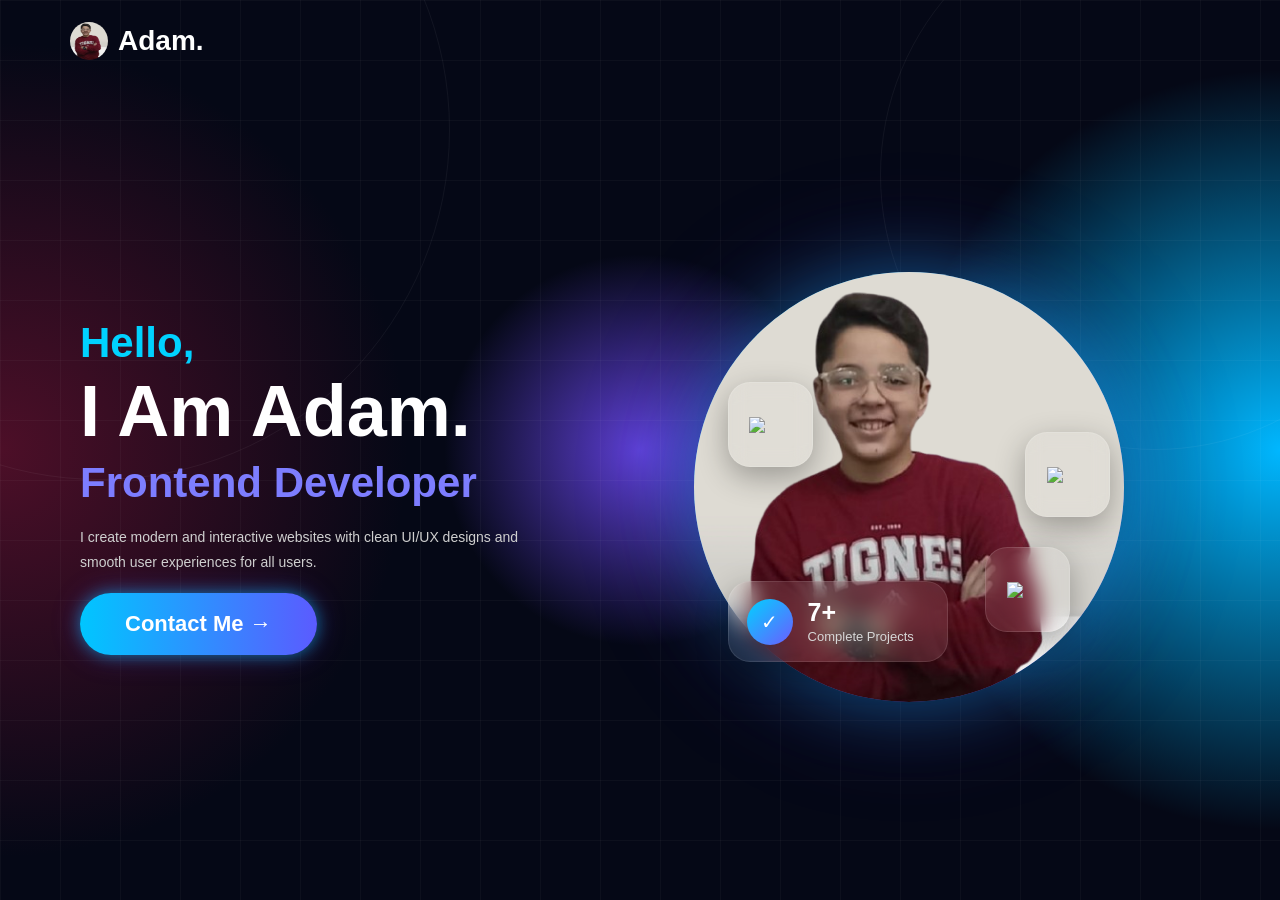
==== Home.html @ 054f1e25 "Add files via upload" ====
<!DOCTYPE html>
<html lang="en">
<head>
<meta charset="UTF-8">
<meta name="viewport" content="width=device-width, initial-scale=1.0">

<title>Modern Portfolio</title>

<link rel="preconnect" href="https://fonts.googleapis.com">
<link href="Home.css" rel="stylesheet">

<body>

<section class="hero">

<div class="circle c1"></div>
<div class="circle c2"></div>

<nav class="navbar">

<div class="logo">
<img src="My Photo.png">
<span>Adam.</span>
</div>

</nav>

<div class="container">

<div class="left">

<h3>Hello,</h3>

<h1>I Am Adam.</h1>

<h2>Frontend Developer</h2>

<p>
I create modern and interactive websites with clean UI/UX designs and smooth user experiences for all users.
</p>

<br>

<a href="Contact.html" class="contact-btn">
    Contact Me →
</a>


</div>

<div class="right">

<div class="main-circle">
<img src="My Photo.png">
</div>

<div class="tech-box canva">
<img src="https://cdn.jsdelivr.net/gh/devicons/devicon/icons/canva/canva-original.svg">
</div>

<div class="tech-box vscode">
<img src="https://cdn.jsdelivr.net/gh/devicons/devicon/icons/vscode/vscode-original.svg">
</div>

<div class="tech-box scratch">
<img src="https://upload.wikimedia.org/wikipedia/commons/7/75/Scratch.logo.S.png">
</div>

<div class="project-card">

<div class="icon">
✓
</div>

<div>
<h4>7+</h4>
<span>Complete Projects</span>
</div>

</div>

</div>

</div>

</section>

</body>
</html>
---- Home.css ----
*{
    margin:0;
    padding:0;
    box-sizing:border-box;
    font-family:'Poppins',sans-serif;
}

body{
    background:#050816;
    overflow:hidden;
}

.hero{
    width:100%;
    min-height:100vh;
    position:relative;
    overflow:hidden;
    background:
    radial-gradient(circle at left,#4d0f28 0%,transparent 30%),
    radial-gradient(circle at center,#5d3fd3 0%,transparent 25%),
    radial-gradient(circle at right,#00b7ff 0%,transparent 28%),
    #050816;
}

.hero::before{
    content:'';
    position:absolute;
    inset:0;
    background-image:
    linear-gradient(rgba(255,255,255,.03) 1px,transparent 1px),
    linear-gradient(90deg,rgba(255,255,255,.03) 1px,transparent 1px);
    background-size:60px 60px;
}

.circle{
    position:absolute;
    border-radius:50%;
    border:1px solid rgba(255,255,255,.05);
}

.c1{
    width:700px;
    height:700px;
    left:-250px;
    top:-220px;
}

.c2{
    width:550px;
    height:550px;
    right:-150px;
    top:-100px;
}

.navbar{
    width:100%;
    padding:22px 70px;
    display:flex;
    align-items:center;
    justify-content:space-between;
    position:relative;
    z-index:10;
}

.logo{
    display:flex;
    align-items:center;
    gap:10px;
    color:#fff;
    font-size:28px;
    font-weight:600;
}

.logo img{
    width:38px;
    height:38px;
    border-radius:50%;
}

.nav-links{
    display:flex;
    gap:35px;
}

.nav-links a{
    text-decoration:none;
    color:#d8d8d8;
    font-size:14px;
    transition:.3s;
}

.nav-links a:hover{
    color:#00d2ff;
}

.resume-btn{
    border:none;
    padding:12px 24px;
    border-radius:40px;
    background:linear-gradient(135deg,#00d2ff,#6c5cff);
    color:#fff;
    font-weight:600;
    cursor:pointer;
    box-shadow:0 0 25px rgba(0,210,255,.35);
}

.container{
    width:100%;
    min-height:calc(100vh - 90px);
    display:flex;
    align-items:center;
    justify-content:space-between;
    padding:0 80px;
    position:relative;
    z-index:5;
}

.left{
    width:48%;
}

.left h3{
    color:#00d2ff;
    font-size:42px;
    margin-bottom:5px;
}

.left h1{
    color:#fff;
    font-size:72px;
    line-height:1.1;
    font-weight:800;
}

.left h2{
    color:#7d7dff;
    font-size:42px;
    margin-top:8px;
}

.left p{
    margin-top:18px;
    color:#cfcfcf;
    width:470px;
    line-height:1.8;
    font-size:14px;
}

.contact-btn{
    display: inline-block;
    padding: 18px 45px;
    border-radius: 50px;
    
    background: linear-gradient(90deg, #00c6ff, #5b5bff);
    
    color: white;
    font-size: 22px;
    font-weight: bold;
    text-decoration: none;
    
    transition: 0.3s ease;
    
    box-shadow:
        0 0 15px rgba(0, 198, 255, 0.5),
        0 0 30px rgba(91, 91, 255, 0.3);
}

.contact-btn:hover{
    transform: scale(1.05);
    
    box-shadow:
        0 0 25px rgba(0, 198, 255, 0.8),
        0 0 40px rgba(91, 91, 255, 0.5);
}

.right{
    width:52%;
    display:flex;
    justify-content:center;
    align-items:center;
    position:relative;
}

.main-circle{
    width:430px;
    height:430px;
    border-radius:50%;
    background:linear-gradient(135deg,#00bfff,#6c5cff);
    display:flex;
    justify-content:center;
    align-items:flex-end;
    overflow:hidden;
    box-shadow:
    0 0 70px rgba(0,183,255,.35),
    0 0 120px rgba(108,92,255,.25);
}

.main-circle img{
    width:100%;
    height:100%;
    object-fit:cover;
    object-position:top;
}

.tech-box{
    position:absolute;
    width:85px;
    height:85px;
    background:rgba(255,255,255,.08);
    backdrop-filter:blur(10px);
    border:1px solid rgba(255,255,255,.12);
    border-radius:22px;
    display:flex;
    align-items:center;
    justify-content:center;
    animation:float 3s ease-in-out infinite;
    box-shadow:0 10px 30px rgba(0,0,0,.3);
}

.tech-box img{
    width:42px;
}

.canva{
    top:110px;
    left:110px;
    animation-delay:0s;
}

.vscode{
    top:160px;
    right:90px;
    animation-delay:1s;
}

.scratch{
    bottom:70px;
    right:130px;
    animation-delay:2s;
}

@keyframes float{

    0%{
        transform:translateX(0px) translateY(0px);
    }

    50%{
        transform:translateX(12px) translateY(-10px);
    }

    100%{
        transform:translateX(0px) translateY(0px);
    }

}

.project-card{
    position:absolute;
    left:110px;
    bottom:40px;
    width:220px;
    background:rgba(255,255,255,.09);
    backdrop-filter:blur(12px);
    border:1px solid rgba(255,255,255,.1);
    border-radius:22px;
    padding:16px 18px;
    display:flex;
    align-items:center;
    gap:15px;
    box-shadow:0 10px 30px rgba(0,0,0,.35);
    
}

.icon{
    width:46px;
    height:46px;
    border-radius:50%;
    background:linear-gradient(135deg,#00d2ff,#6c5cff);
    display:flex;
    align-items:center;
    justify-content:center;
    color:#fff;
    font-size:20px;
}

.project-card h4{
    color:#fff;
    font-size:25px;
}

.project-card span{
    color:#d7d7d7;
    font-size:13px;
}

@media(max-width:1100px){

    body{
        overflow:auto;
    }

    .container{
        flex-direction:column;
        text-align:center;
        padding-top:40px;
    }

    .left,
    .right{
        width:100%;
    }

    .left p{
        width:100%;
    }

    .right{
        margin-top:50px;
    }

    .nav-links{
        display:none;
    }

}
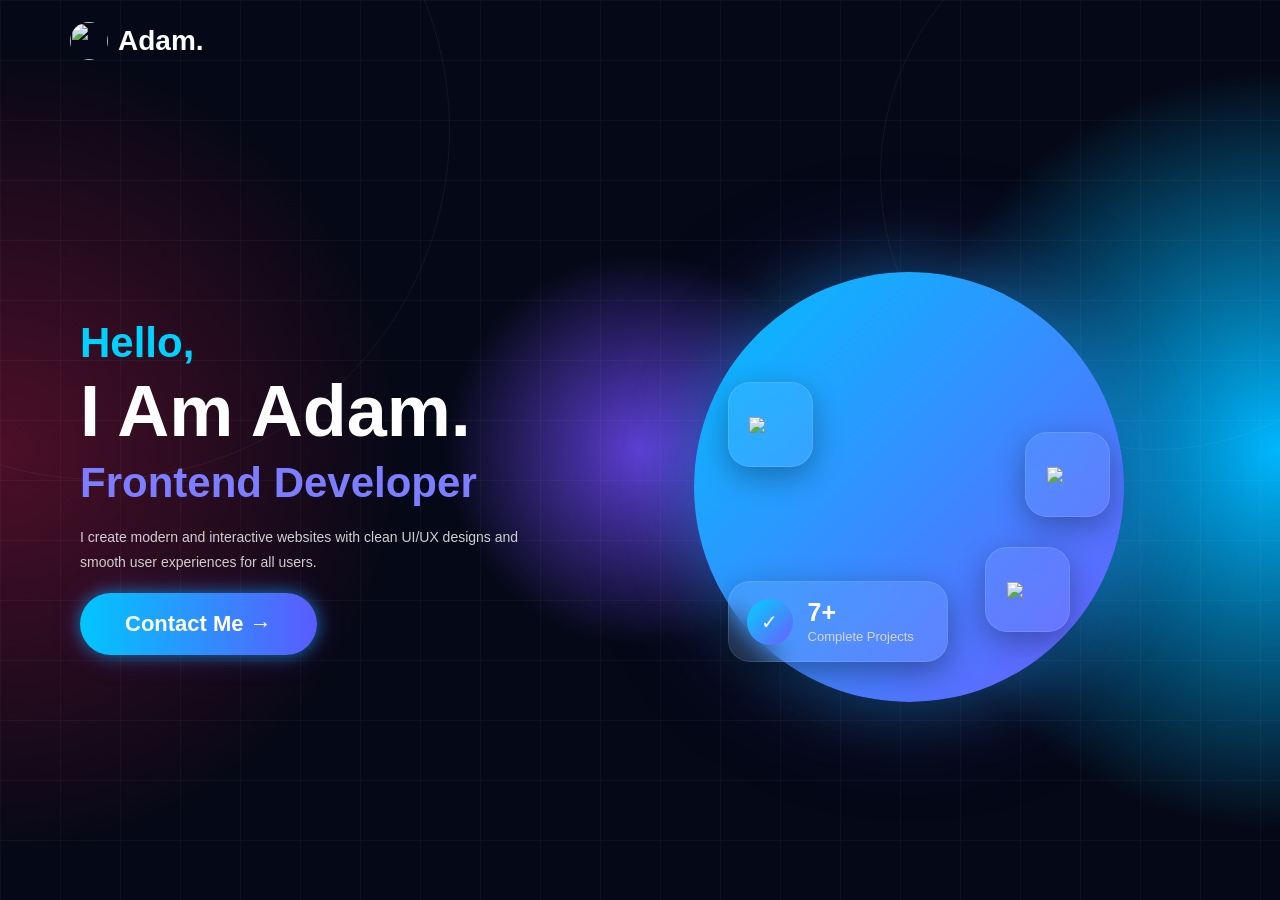
==== commit a8360b55: "Update Home.html" ====
--- a/Home.html
+++ b/Home.html
@@ -19,8 +19,8 @@
 <nav class="navbar">
 
 <div class="logo">
-<img src="My Photo.png">
-<span>Adam.</span>
+    <img src="https://cdn-icons-png.flaticon.com/512/4140/4140048.png">
+    <span>Adam.</span>
 </div>
 
 </nav>
@@ -51,7 +51,7 @@
 <div class="right">
 
 <div class="main-circle">
-<img src="My Photo.png">
+<img src="https://cdn-icons-png.flaticon.com/512/4140/4140048.png" alt="Developer Avatar">
 </div>
 
 <div class="tech-box canva">
@@ -86,4 +86,4 @@
 </section>
 
 </body>
-</html>+</html>
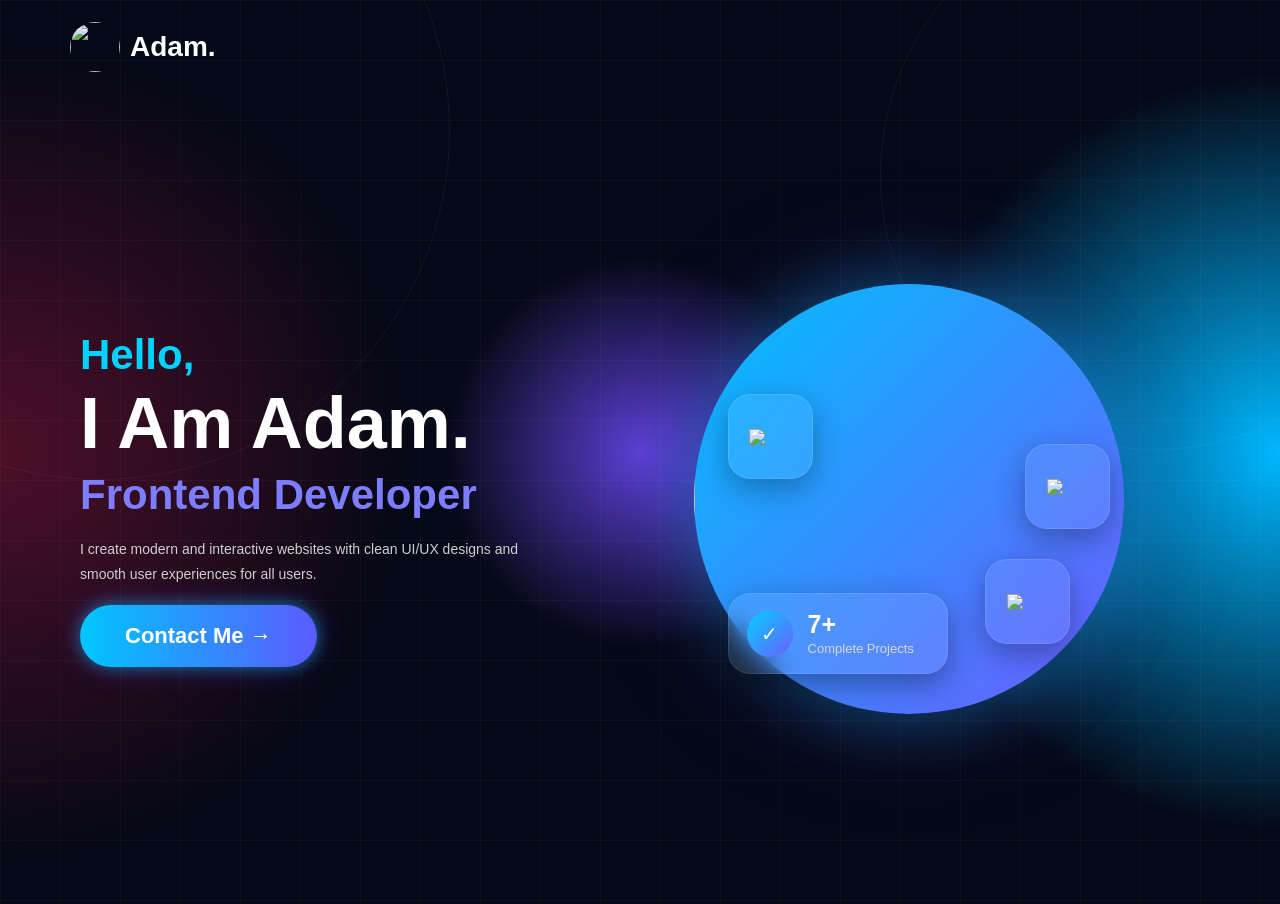
==== commit 49e6eae5: "Update Home.html" ====
--- a/Home.html
+++ b/Home.html
@@ -4,7 +4,7 @@
 <meta charset="UTF-8">
 <meta name="viewport" content="width=device-width, initial-scale=1.0">
 
-<title>Modern Portfolio</title>
+<title>Portfolio</title>
 
 <link rel="preconnect" href="https://fonts.googleapis.com">
 <link href="Home.css" rel="stylesheet">
@@ -19,7 +19,7 @@
 <nav class="navbar">
 
 <div class="logo">
-    <img src="https://cdn-icons-png.flaticon.com/512/4140/4140048.png">
+    <img src="https://raw.githubusercontent.com/adamyoussef78490-code/Portfolio/refs/heads/main/My%20Photo.png">
     <span>Adam.</span>
 </div>
 
@@ -51,7 +51,7 @@
 <div class="right">
 
 <div class="main-circle">
-<img src="https://cdn-icons-png.flaticon.com/512/4140/4140048.png" alt="Developer Avatar">
+<img src="https://raw.githubusercontent.com/adamyoussef78490-code/Portfolio/refs/heads/main/My%20Photo.png">
 </div>
 
 <div class="tech-box canva">
--- a/Home.css
+++ b/Home.css
@@ -72,8 +72,8 @@
 }
 
 .logo img{
-    width:38px;
-    height:38px;
+    width:50px;
+    height:50px;
     border-radius:50%;
 }
 
@@ -196,8 +196,8 @@
 }
 
 .main-circle img{
-    width:100%;
-    height:100%;
+    width:105%;
+    height:105%;
     object-fit:cover;
     object-position:top;
 }
@@ -323,4 +323,4 @@
         display:none;
     }
 
-}+}
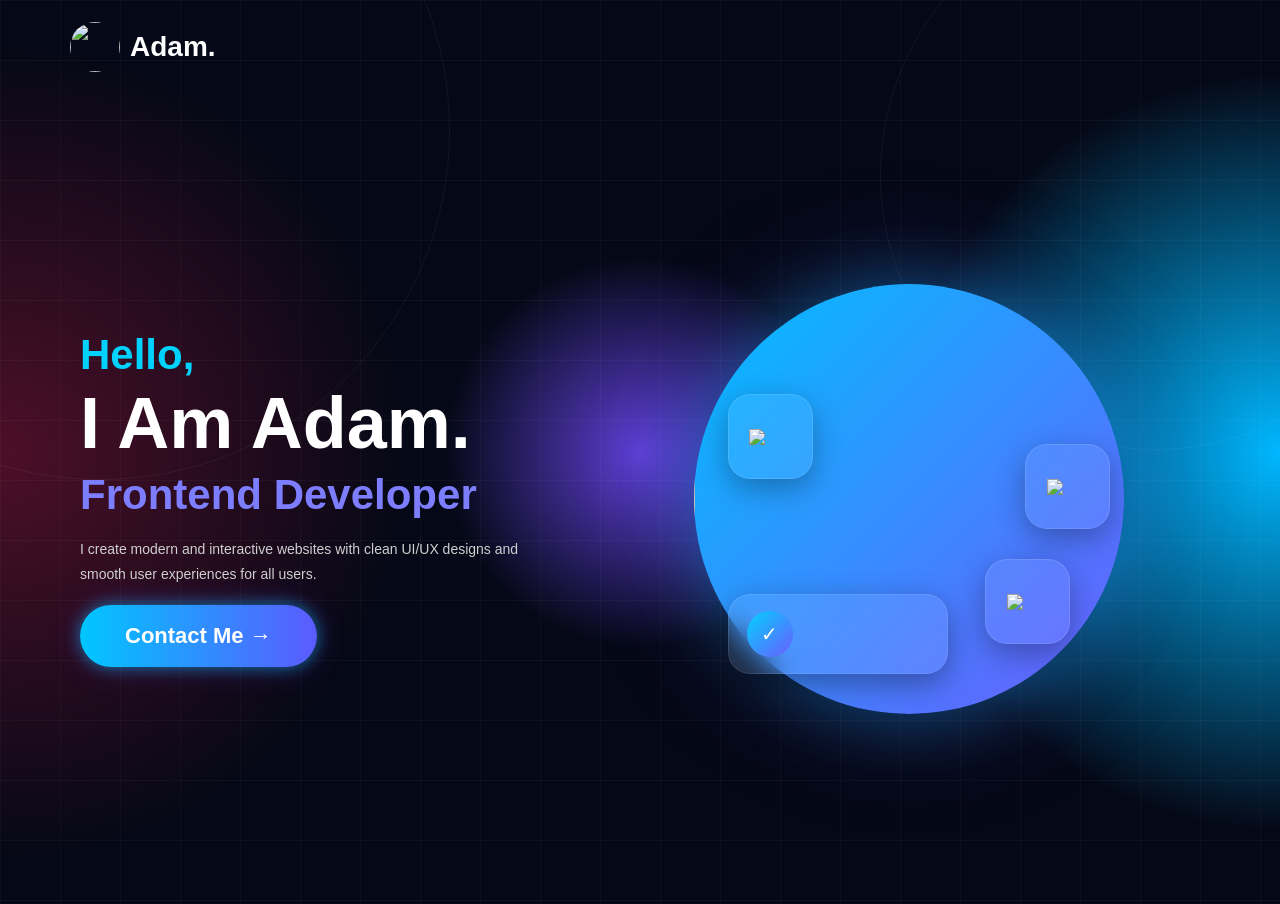
==== commit c79efef4: "Update Home.html" ====
--- a/Home.html
+++ b/Home.html
@@ -72,11 +72,6 @@
 ✓
 </div>
 
-<div>
-<h4>7+</h4>
-<span>Complete Projects</span>
-</div>
-
 </div>
 
 </div>
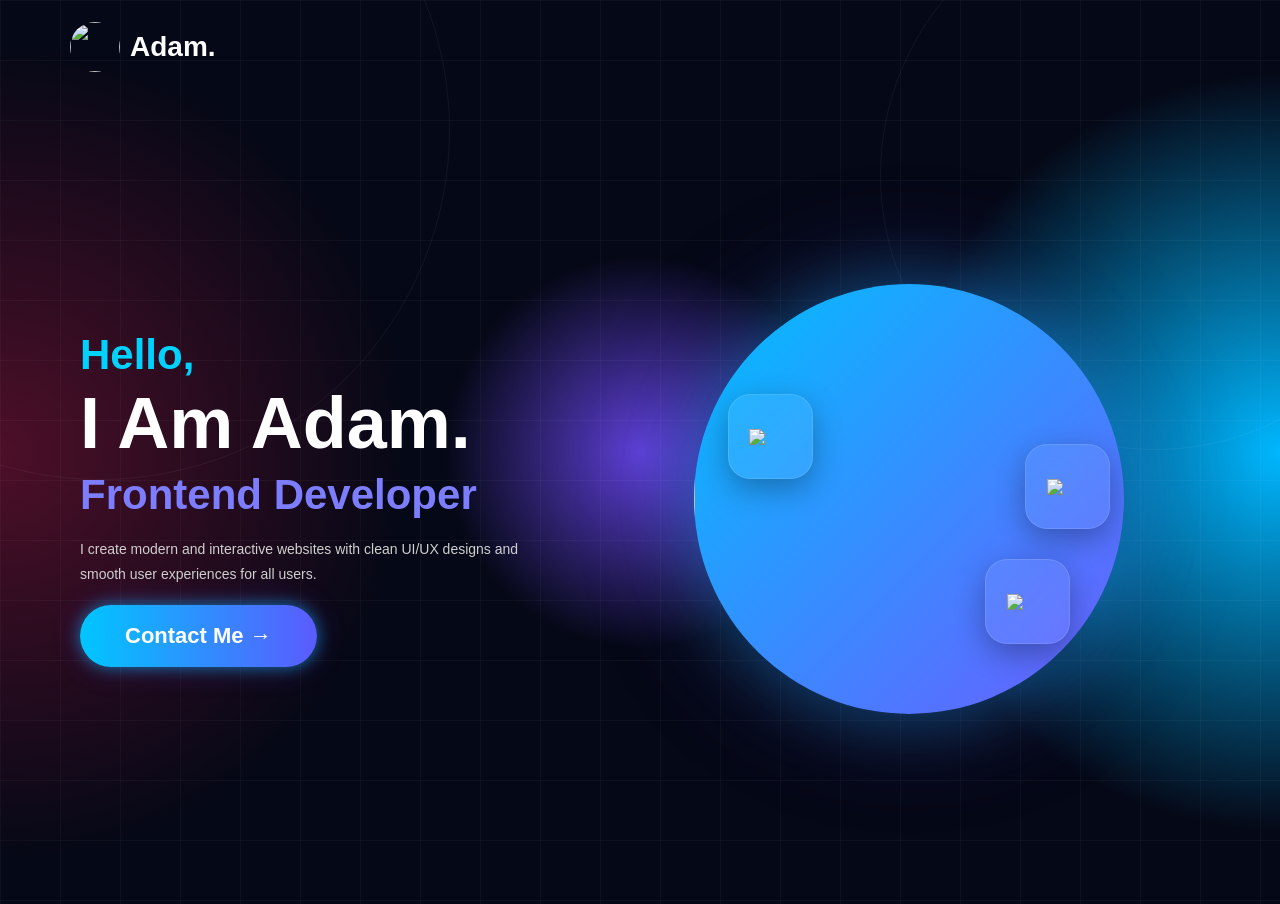
==== commit b8ad7a66: "Update Home.html" ====
--- a/Home.html
+++ b/Home.html
@@ -66,18 +66,6 @@
 <img src="https://upload.wikimedia.org/wikipedia/commons/7/75/Scratch.logo.S.png">
 </div>
 
-<div class="project-card">
-
-<div class="icon">
-✓
-</div>
-
-</div>
-
-</div>
-
-</div>
-
 </section>
 
 </body>
